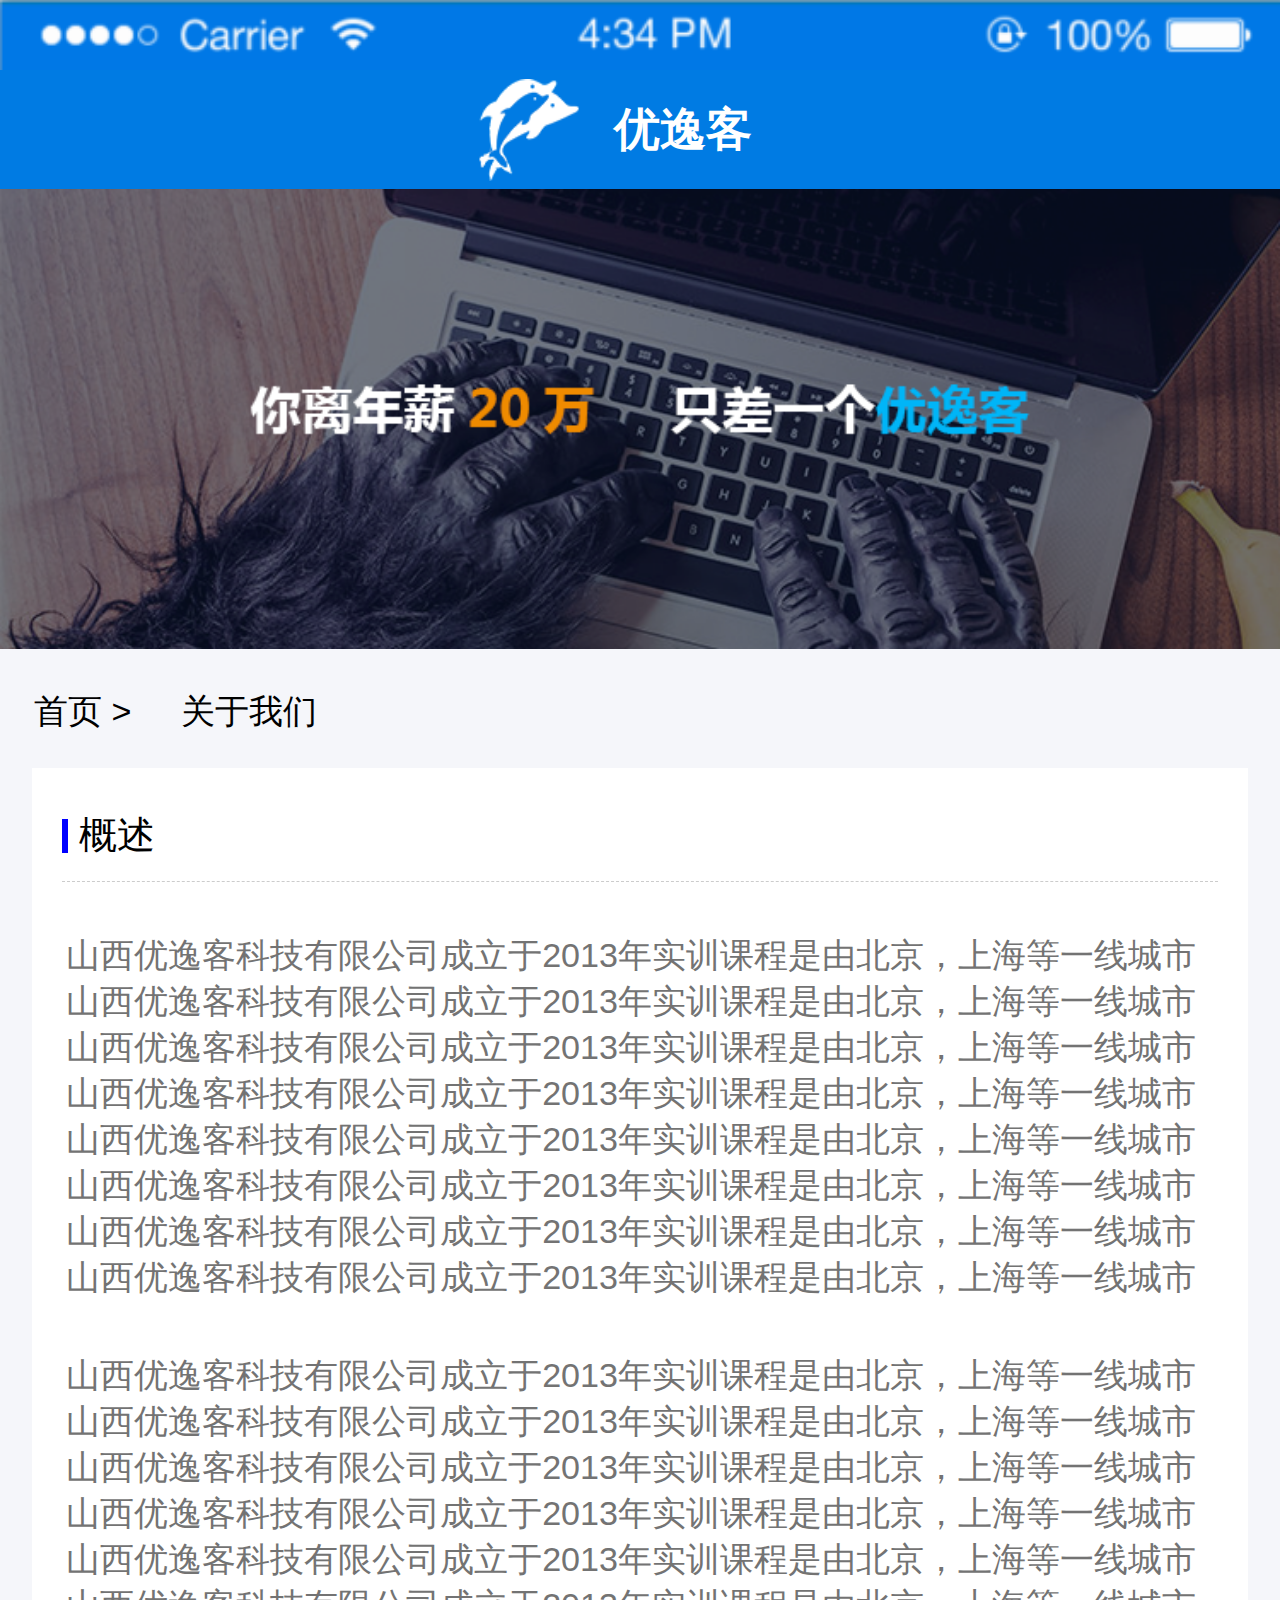
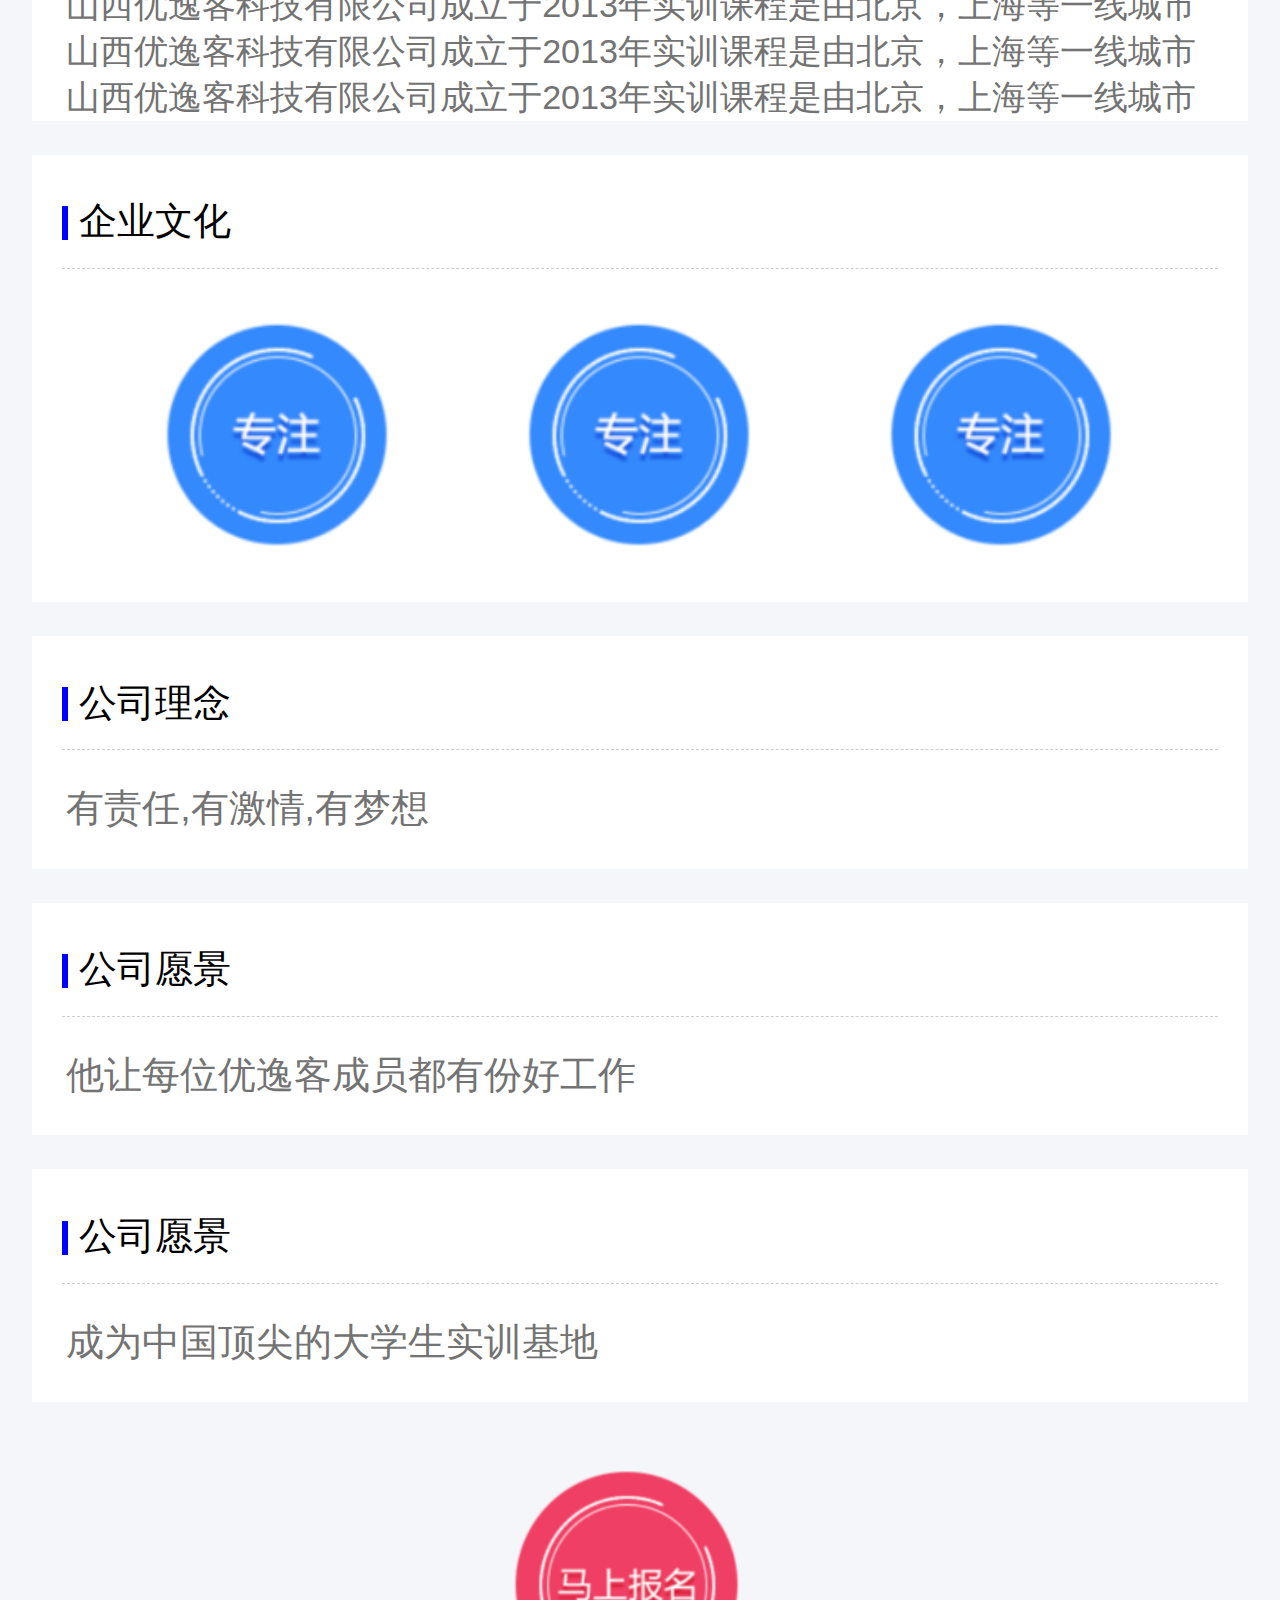
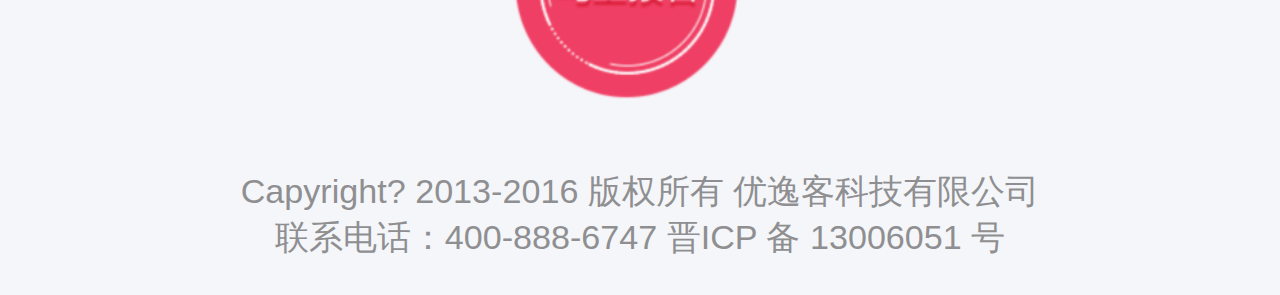
==== gywm.html @ ede82143 "uek1.0" ====
<!doctype html>
<html lang="en">
<head>
        <meta charset="utf-8">
        <link rel="stylesheet" href="css/gywm.css" />
        <link rel="stylesheet" href="css/coment.css" />    
        <meta name="x5-orientation" content="portrait | landscape"/>
        <meta name="screen-orientation" content="portrait">
        <meta name="x5-fullscreen" content="true"/>
        <meta name="full-screen" content="yes">
        <meta name="format-detection" content="telephone=no,email=no"/>
        <meta name="viewport" content="width=device-width,initial-scale=1,minimum-scale=1,maximum-scale=1,user-scalable=no" />
        <script src="js/rem.js"></script>
</head>
<body>
	<div class="dingbu">
		<img src="img/2017-04-07_091056.png" alt="" />
		
	</div>
	
	
	
	<div class="logo">
		<div class="left">
			<img src="img/logo.png"/>
		</div>
		<div class="right">
			<h3>优逸客</h3>
		</div>
	</div>
	
	<div class="banner">

		<img src="img/banner_02.png" alt="" />
	
	</div>
	
	
    <div class="hengzi">
		<a href="yyk.html"><span>首页&nbsp;>&nbsp;</span></a>
		<span>关于我们</span>
	</div>
	
	
	<div class="lou">
		<div class="top">
			<div class="left">
				
			</div>
			<span>概述</span>
		</div>
		
		<div class="zhong">
			<p>山西优逸客科技有限公司成立于2013年实训课程是由北京，上海等一线城市
			山西优逸客科技有限公司成立于2013年实训课程是由北京，上海等一线城市
			山西优逸客科技有限公司成立于2013年实训课程是由北京，上海等一线城市
			山西优逸客科技有限公司成立于2013年实训课程是由北京，上海等一线城市
			山西优逸客科技有限公司成立于2013年实训课程是由北京，上海等一线城市
			山西优逸客科技有限公司成立于2013年实训课程是由北京，上海等一线城市
			山西优逸客科技有限公司成立于2013年实训课程是由北京，上海等一线城市
			山西优逸客科技有限公司成立于2013年实训课程是由北京，上海等一线城市

			</p>
		</div>
		
		<div class="zhong1">
			<p>山西优逸客科技有限公司成立于2013年实训课程是由北京，上海等一线城市
			山西优逸客科技有限公司成立于2013年实训课程是由北京，上海等一线城市
			山西优逸客科技有限公司成立于2013年实训课程是由北京，上海等一线城市
			山西优逸客科技有限公司成立于2013年实训课程是由北京，上海等一线城市
			山西优逸客科技有限公司成立于2013年实训课程是由北京，上海等一线城市
			山西优逸客科技有限公司成立于2013年实训课程是由北京，上海等一线城市
			山西优逸客科技有限公司成立于2013年实训课程是由北京，上海等一线城市
			山西优逸客科技有限公司成立于2013年实训课程是由北京，上海等一线城市

			</p>
		</div>
	</div>
	
	
	<div class="lou2">
		<div class="top">
			<div class="left">
			</div>
			<span>企业文化</span>
		</div>
		<div class="zhong">
			<img src="img/2017-04-07_134823.png" alt="" />
			<img src="img/2017-04-07_134823.png" alt="" />
			<img src="img/2017-04-07_134823.png" alt="" />
		</div>
	</div>
	
	<div class="lou3">
		<div class="top">
			<div class="left">
			</div>
			<span>公司理念</span>
		</div>
		<div class="zhong">
			<span>有责任,有激情,有梦想</span>
		</div>
	</div>
	
	<div class="lou4">
		<div class="top">
			<div class="left">
			</div>
			<span>公司愿景</span>
		</div>
		<div class="zhong">
			<span>他让每位优逸客成员都有份好工作</span>
		</div>
	</div>
	<div class="lou5">
		<div class="top">
			<div class="left">
			</div>
			<span>公司愿景</span>
		</div>
		<div class="zhong">
			<span>成为中国顶尖的大学生实训基地</span>
		</div>
	</div>
	
	<div class="dibu1">
		<img src="img/2017-04-07_140741.png" alt="" />
	</div>
	
	<div class="dibu">
		<p>Capyright? 2013-2016 版权所有 优逸客科技有限公司</p>
		<p>联系电话：400-888-6747 晋ICP 备 13006051 号</p>
	</div>
	
	
</body>
</html>
---- css/gywm.css ----
.dingbu{
	width: 101%;
	height: 0.41rem;
	background: #37BBFF;
	position: fixed;
}
.dingbu img{
	width: 100%;
	border:0rem;		
	height: auto;
}


.logo{
	width: 100%;
	height: 0.7rem;
	background: #007BE3;
	position: fixed;
	margin-top: 0.41rem;
}
.logo .left{
	width:48%;
	height: 0.5rem;
    float: left;
	
}
.logo .left img{
	width: 0.6rem;
	height: 0.6rem;
	display: block;
	margin-top: 0.05rem;
	margin-left: 2.8rem;

}
.logo .right{
	width: 52%;
	height: 0.5rem;
	float: left;	
	line-height: 0.7rem;
}
.logo .right h3{
	font-size: 0.27rem;
	color: white;
}

.banner{
	width: 100%;
	height: auto;
	overflow: hidden;
}
.banner img{
	width: 100%;
	height:auto;
	margin-top: 1rem;
}



.lou{
	width: 95%;
	height: auto;
	overflow: hidden;
	margin:0 auto;
	background: white;
}
.lou .top{
	margin:0 auto;
	width: 95%;
	height: 0.67rem;
	overflow: hidden;
	box-sizing: border-box;
	border-bottom: 1px dashed #ccc;
}
.lou .top .left{
	width:0.5%;
	height: 0.2rem;
	background: blue;
	float: left;

	margin-top: 0.3rem;
	
}
.lou .top span{
	display: block;
	margin-top: 0.25rem;
	margin-left:0.1rem;
	font-size: 0.22rem;
}
.lou .zhong p{
	box-sizing: border-box;
	padding-left: 0.2rem;
	padding-right: 0.2rem;
	padding-top: 0.3rem;
	font-size: 0.2rem;
	color: #737373;
}
.lou .zhong1 p{
	box-sizing: border-box;
	padding-left: 0.2rem;
	padding-right: 0.25rem;
	padding-top: 0.3rem;
	font-size: 0.2rem;
	color: #737373;
}

.hengzi{
	width: 100%;
	height: 0.67rem;

}
.hengzi span{
	box-sizing: border-box;
	padding-left: 0.2rem;
	font-size: 0.2rem;
	line-height: 0.67rem;
}
.hengzi a{
	text-decoration: none;
	color: black;
}

.lou2{
	width: 95%;
	height: auto;
	overflow: hidden;
	margin:0.2rem auto;
	background: white;
}
.lou2 .top{
	margin:0 auto;
	width: 95%;
	height: 0.67rem;
	overflow: hidden;
	box-sizing: border-box;
	border-bottom: 1px dashed #ccc;
}
.lou2 .top .left{
	width:0.5%;
	height: 0.2rem;
	background: blue;
	float: left;

	margin-top: 0.3rem;
	
}
.lou2 .top span{
	display: block;
	margin-top: 0.25rem;
	margin-left:0.1rem;
	font-size: 0.22rem;
}
.lou2 .zhong{
	width: 100%;
	height: auto;
	overflow: hidden;
	margin-top: 0.3rem;
	margin-bottom: 0.3rem;
}
.lou2 .zhong img{
	height: 1.35rem;
	float: left;
	box-sizing: border-box;
	padding-left: 0.75rem;
}

.lou3{
	width: 95%;
	height: auto;
	overflow: hidden;
	margin:0.2rem auto;
	background: white;
}
.lou3 .top{
	margin:0 auto;
	width: 95%;
	height: 0.67rem;
	overflow: hidden;
	box-sizing: border-box;
	border-bottom: 1px dashed #ccc;
}
.lou3 .top .left{
	width:0.5%;
	height: 0.2rem;
	background: blue;
	float: left;
	margin-top: 0.3rem;
	
}
.lou3 .top span{
	display: block;
	margin-top: 0.25rem;
	margin-left:0.1rem;
	font-size: 0.22rem;
}
.lou3 .zhong{
	width: 100%;
	height: auto;
	margin-top:0.2rem;
	margin-bottom:0.2rem;
}
.lou3 .zhong span{
	box-sizing: border-box;
    padding-left: 0.2rem;
    font-size: 0.22rem;
    color: #737373;
}


.lou4{
	width: 95%;
	height: auto;
	overflow: hidden;
	margin:0.2rem auto;
	background: white;
}
.lou4 .top{
	margin:0 auto;
	width: 95%;
	height: 0.67rem;
	overflow: hidden;
	box-sizing: border-box;
	border-bottom: 1px dashed #ccc;
}
.lou4 .top .left{
	width:0.5%;
	height: 0.2rem;
	background: blue;
	float: left;
	margin-top: 0.3rem;
	
}
.lou4 .top span{
	display: block;
	margin-top: 0.25rem;
	margin-left:0.1rem;
	font-size: 0.22rem;
}
.lou4 .zhong{
	width: 100%;
	height: auto;
	margin-top:0.2rem;
	margin-bottom:0.2rem;
}
.lou4 .zhong span{
	box-sizing: border-box;
    padding-left: 0.2rem;
    font-size: 0.22rem;
    color: #737373;
}

.lou5{
	width: 95%;
	height: auto;
	overflow: hidden;
	margin:0.2rem auto;
	background: white;
}
.lou5 .top{
	margin:0 auto;
	width: 95%;
	height: 0.67rem;
	overflow: hidden;
	box-sizing: border-box;
	border-bottom: 1px dashed #ccc;
}
.lou5 .top .left{
	width:0.5%;
	height: 0.2rem;
	background: blue;
	float: left;
	margin-top: 0.3rem;
	
}
.lou5 .top span{
	display: block;
	margin-top: 0.25rem;
	margin-left:0.1rem;
	font-size: 0.22rem;
}
.lou5 .zhong{
	width: 100%;
	height: auto;
	margin-top:0.2rem;
	margin-bottom:0.2rem;
}
.lou5 .zhong span{
	box-sizing: border-box;
    padding-left: 0.2rem;
    font-size: 0.22rem;
    color: #737373;
}

.dibu1{
	width: 100%;
	height: auto;
	overflow: hidden;
}
.dibu1 img{
	width: 1.35rem;
	height: 1.35rem;
	display: block;
	margin-top: 0.2rem;
	margin-left: 3rem;
	margin-bottom: 0.2rem;
	
}


.dibu{
	width: 100%;
	hanging-punctuation: auto;
	text-align: center;
	margin-top: 0.2rem;
	margin-bottom: 0.2rem;
}
.dibu p{
	font-size: 0.2rem;
	color: #8F8F91;
}
---- css/coment.css ----
body{
     	    background: #F5F6FA;
       		font-family:"Helvetica";
     		overflow-scrolling:touch;
     	}
     	a,input,form,button{
     		 -webkit-tap-highlight-color:rgba(0,0,0,0);
     		  -webkit-appearance: none;
     	}
     	*{
     		-webkit-text-size-adjust:100%;
     		-webkit-user-select:none;
     		 text-size-adjust: 100%;
     		 padding:0px;
     		 margin:0px;
     		 list-style: none;
     		 font-size: 0.12rem;
     		
     	}
     	p{max-hight:9999999px}
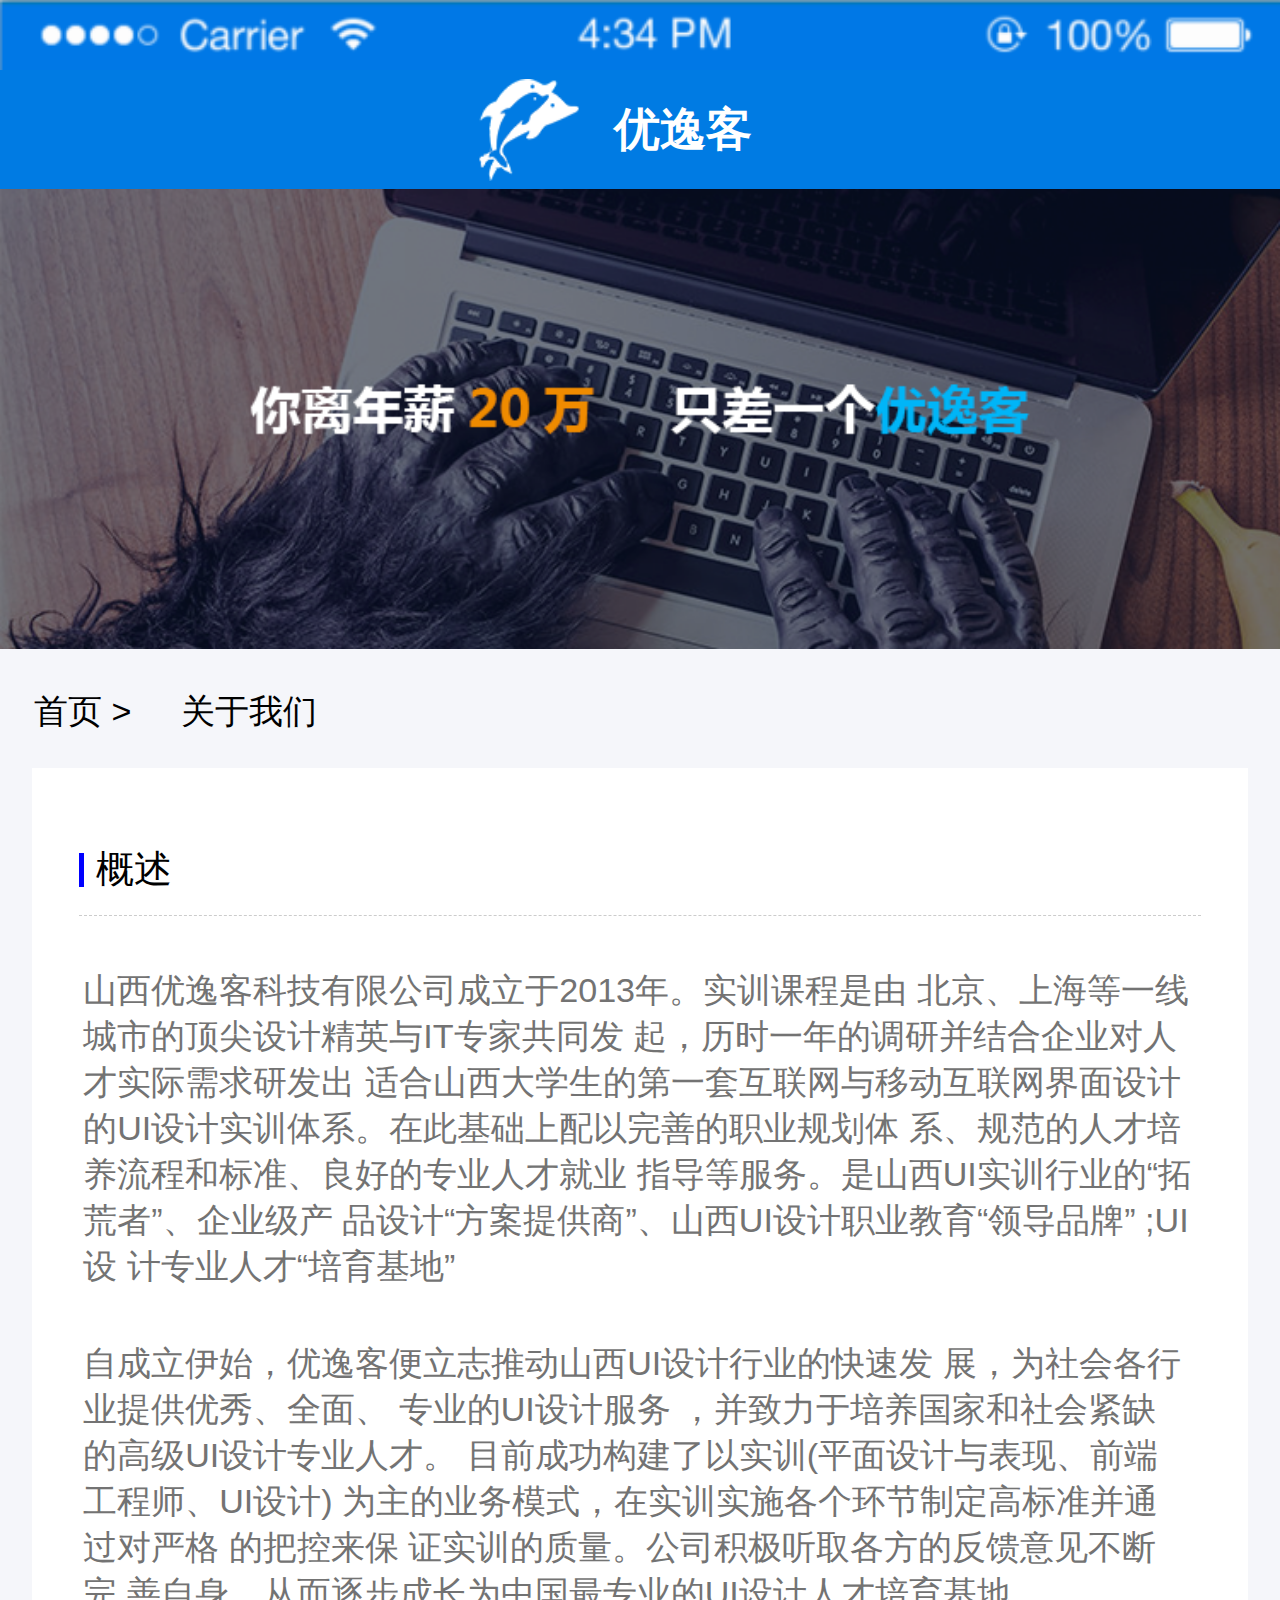
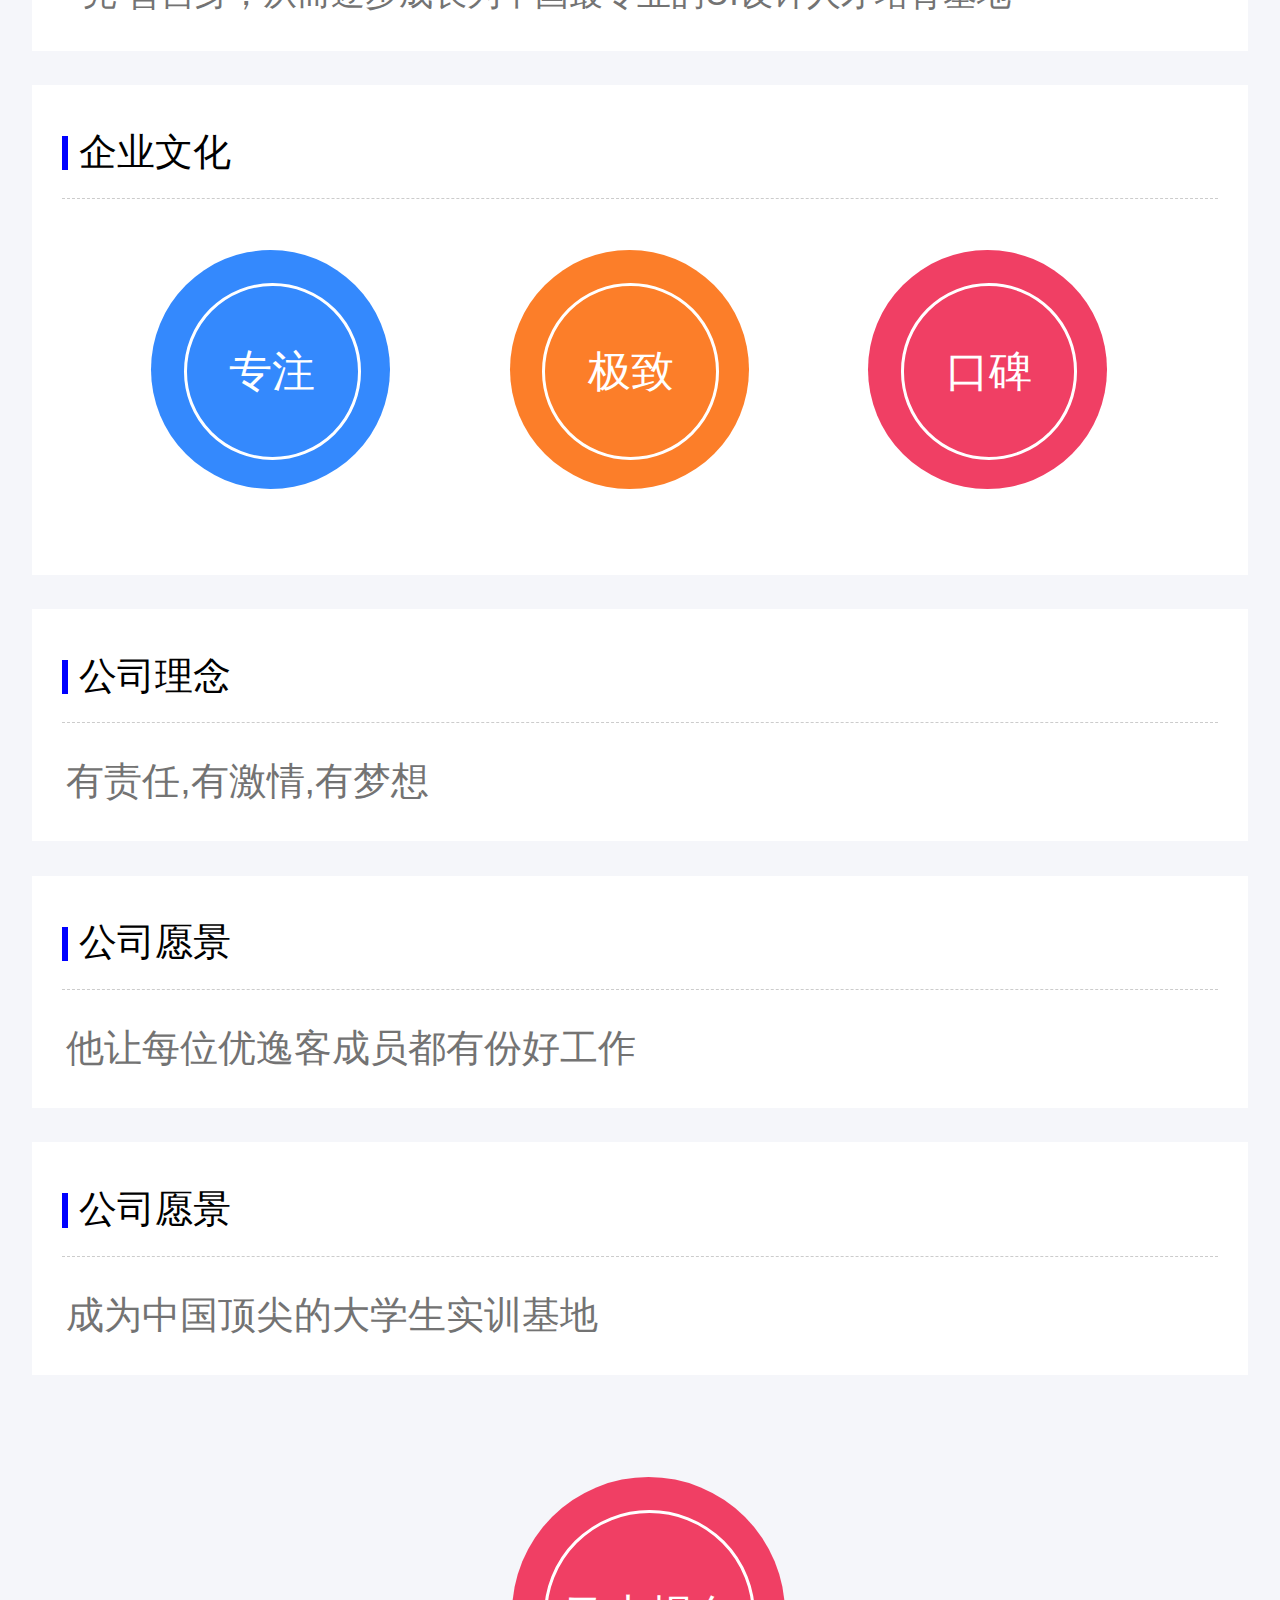
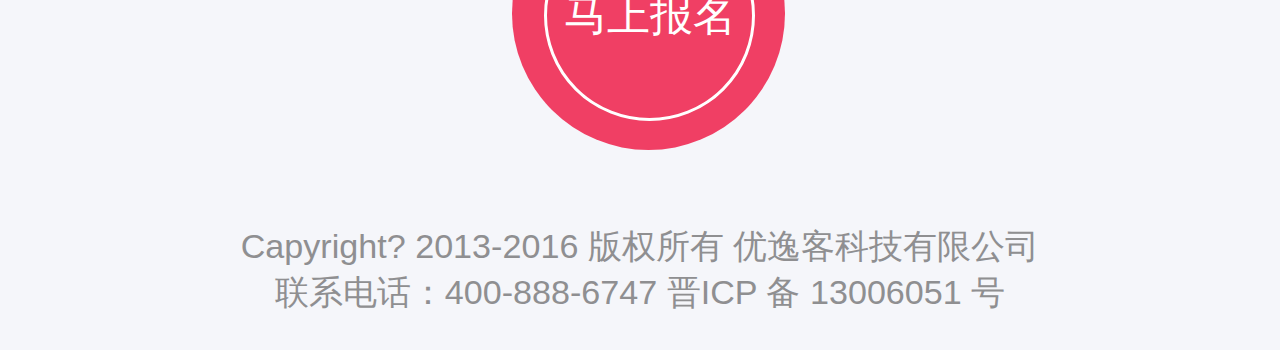
==== commit c8efd732: "uek3.0" ====
--- a/gywm.html
+++ b/gywm.html
@@ -37,7 +37,7 @@
 	
 	
     <div class="hengzi">
-		<a href="yyk.html"><span>首页&nbsp;>&nbsp;</span></a>
+		<a href="index.html"><span>首页&nbsp;>&nbsp;</span></a>
 		<span>关于我们</span>
 	</div>
 	
@@ -51,27 +51,27 @@
 		</div>
 		
 		<div class="zhong">
-			<p>山西优逸客科技有限公司成立于2013年实训课程是由北京，上海等一线城市
-			山西优逸客科技有限公司成立于2013年实训课程是由北京，上海等一线城市
-			山西优逸客科技有限公司成立于2013年实训课程是由北京，上海等一线城市
-			山西优逸客科技有限公司成立于2013年实训课程是由北京，上海等一线城市
-			山西优逸客科技有限公司成立于2013年实训课程是由北京，上海等一线城市
-			山西优逸客科技有限公司成立于2013年实训课程是由北京，上海等一线城市
-			山西优逸客科技有限公司成立于2013年实训课程是由北京，上海等一线城市
-			山西优逸客科技有限公司成立于2013年实训课程是由北京，上海等一线城市
+			<p>山西优逸客科技有限公司成立于2013年。实训课程是由
+				北京、上海等一线城市的顶尖设计精英与IT专家共同发
+				起，历时一年的调研并结合企业对人才实际需求研发出
+				适合山西大学生的第一套互联网与移动互联网界面设计
+				的UI设计实训体系。在此基础上配以完善的职业规划体
+				系、规范的人才培养流程和标准、良好的专业人才就业
+				指导等服务。是山西UI实训行业的“拓荒者”、企业级产
+				品设计“方案提供商”、山西UI设计职业教育“领导品牌”
+				;UI设 计专业人才“培育基地”
 
 			</p>
 		</div>
 		
 		<div class="zhong1">
-			<p>山西优逸客科技有限公司成立于2013年实训课程是由北京，上海等一线城市
-			山西优逸客科技有限公司成立于2013年实训课程是由北京，上海等一线城市
-			山西优逸客科技有限公司成立于2013年实训课程是由北京，上海等一线城市
-			山西优逸客科技有限公司成立于2013年实训课程是由北京，上海等一线城市
-			山西优逸客科技有限公司成立于2013年实训课程是由北京，上海等一线城市
-			山西优逸客科技有限公司成立于2013年实训课程是由北京，上海等一线城市
-			山西优逸客科技有限公司成立于2013年实训课程是由北京，上海等一线城市
-			山西优逸客科技有限公司成立于2013年实训课程是由北京，上海等一线城市
+			<p>自成立伊始，优逸客便立志推动山西UI设计行业的快速发
+				展，为社会各行业提供优秀、全面、 专业的UI设计服务
+				，并致力于培养国家和社会紧缺的高级UI设计专业人才。
+				目前成功构建了以实训(平面设计与表现、前端工程师、UI设计)
+				为主的业务模式，在实训实施各个环节制定高标准并通过对严格
+				的把控来保 证实训的质量。公司积极听取各方的反馈意见不断完
+				善自身，从而逐步成长为中国最专业的UI设计人才培育基地
 
 			</p>
 		</div>
@@ -85,9 +85,21 @@
 			<span>企业文化</span>
 		</div>
 		<div class="zhong">
-			<img src="img/2017-04-07_134823.png" alt="" />
-			<img src="img/2017-04-07_134823.png" alt="" />
-			<img src="img/2017-04-07_134823.png" alt="" />
+			<div class="box">
+				 <div class="box1">
+				 	<span>专注</span>
+				 </div>
+			</div>
+	    	<div class="box2">
+				 <div class="box3">
+				 	<span>极致</span>
+				 </div>
+			</div>
+		   <div class="box4">
+				 <div class="box5">
+				 	<span>口碑</span>
+				 </div>
+			</div>
 		</div>
 	</div>
 	
@@ -124,7 +136,11 @@
 	</div>
 	
 	<div class="dibu1">
-		<img src="img/2017-04-07_140741.png" alt="" />
+		    <div class="box">
+				 <div class="box1">
+				 	<span>马上报名</span>
+				 </div>
+			</div>
 	</div>
 	
 	<div class="dibu">
--- a/css/gywm.css
+++ b/css/gywm.css
@@ -62,6 +62,8 @@
 	overflow: hidden;
 	margin:0 auto;
 	background: white;
+	box-sizing: border-box;
+	padding:0.2rem 0.1rem;
 }
 .lou .top{
 	margin:0 auto;
@@ -151,18 +153,85 @@
 }
 .lou2 .zhong{
 	width: 100%;
-	height: auto;
+	height: 1.6rem;
 	overflow: hidden;
 	margin-top: 0.3rem;
 	margin-bottom: 0.3rem;
 }
-.lou2 .zhong img{
-	height: 1.35rem;
-	float: left;
-	box-sizing: border-box;
-	padding-left: 0.75rem;
-}
-
+.lou2 .zhong .box{
+	margin-left: 0.7rem;
+	float: left;
+	width: 1.4rem;
+	height: 1.4rem;
+	background: #3489FD;
+	border-radius: 50%;
+	text-align: center;
+	box-sizing: border-box;
+	padding:0.19rem;
+	
+}
+.lou2 .zhong .box .box1{
+	width: 1rem;
+	height: 1rem;
+	border:0.02rem solid white;
+	border-radius: 50%;
+	text-align: center;
+	line-height: 1rem;
+}
+.lou2 .zhong .box .box1 span{
+	font-size: 0.25rem;
+	color: white;
+}
+
+.lou2 .zhong .box2{
+	margin-left: 0.7rem;
+	float: left;
+	width: 1.4rem;
+	height: 1.4rem;
+	background: #FC7E29;
+	border-radius: 50%;
+	text-align: center;
+	box-sizing: border-box;
+	padding:0.19rem;
+	
+}
+.lou2 .zhong .box2 .box3{
+	width: 1rem;
+	height: 1rem;
+	border:0.02rem solid white;
+	border-radius: 50%;
+	text-align: center;
+	line-height: 1rem;
+}
+.lou2 .zhong .box2 .box3 span{
+	font-size: 0.25rem;
+	color: white;
+}
+
+.lou2 .zhong .box4{
+	margin-left: 0.7rem;
+	float: left;
+	width: 1.4rem;
+	height: 1.4rem;
+	background: #F03F64;
+	border-radius: 50%;
+	text-align: center;
+	box-sizing: border-box;
+	padding:0.19rem;
+	
+}
+.lou2 .zhong .box4 .box5{
+	width: 1rem;
+	height: 1rem;
+	border:0.02rem solid white;
+	border-radius: 50%;
+	text-align: center;
+	line-height: 1rem;
+}
+.lou2 .zhong .box4 .box5 span{
+	font-size: 0.25rem;
+	color: white;
+}
 .lou3{
 	width: 95%;
 	height: auto;
@@ -289,20 +358,41 @@
     font-size: 0.22rem;
     color: #737373;
 }
-
 .dibu1{
 	width: 100%;
-	height: auto;
-	overflow: hidden;
-}
-.dibu1 img{
-	width: 1.35rem;
-	height: 1.35rem;
-	display: block;
-	margin-top: 0.2rem;
+	height: 2.23rem;
+	margin:0 auto;
+}
+.dibu1 .box{
+	width: 100%;
+	height: 1.6rem;
+	overflow: hidden;
+     
+}
+.dibu1 .box{
 	margin-left: 3rem;
-	margin-bottom: 0.2rem;
-	
+	margin-top:0.4rem;
+	float: left;
+	width: 1.6rem;
+	height: 1.6rem;
+	background: #F03F64;
+	border-radius: 50%;
+	text-align: center;
+	box-sizing: border-box;
+	padding:0.19rem;
+	
+}
+.dibu1 .box .box1{
+	width: 1.2rem;
+	height: 1.2rem;
+	border:0.02rem solid white;
+	border-radius: 50%;
+	text-align: center;
+	line-height: 1.2rem;
+}
+.dibu1 .box .box1 span{
+	font-size: 0.25rem;
+	color: white;
 }
 
 
